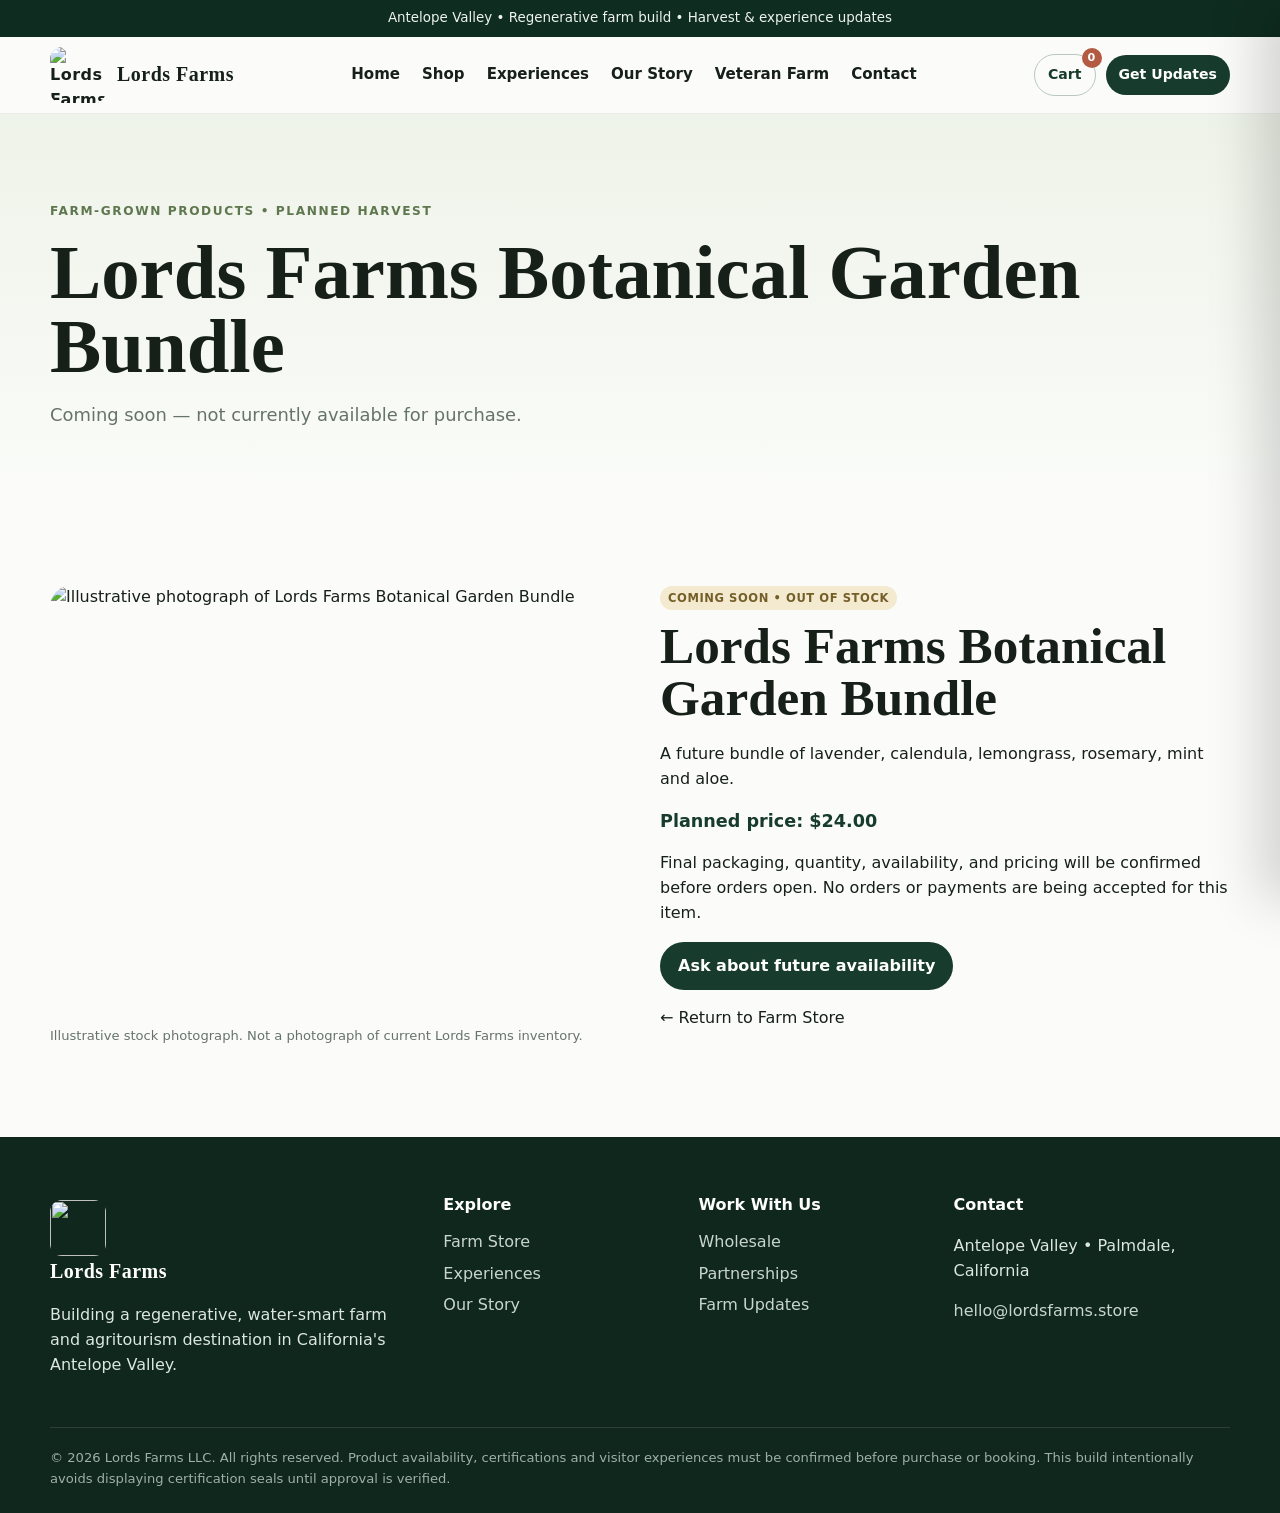
==== products/botanical-bundle.html @ 7d6c4e3c "Add prelaunch product detail page for Lords Farms Botanical Garden Bundle" ====
<!doctype html><html lang="en"><head><meta charset="utf-8"><meta name="viewport" content="width=device-width,initial-scale=1"><title>Lords Farms Botanical Garden Bundle | Lords Farms</title><meta name="description" content="A future bundle of lavender, calendula, lemongrass, rosemary, mint and aloe."><link rel="icon" href="../assets/logo.svg"><link rel="stylesheet" href="../assets/styles.css"><style>.detail{display:grid;grid-template-columns:1fr 1fr;gap:40px;align-items:start}.detail img{border-radius:22px;width:100%;aspect-ratio:4/3;object-fit:cover}@media(max-width:720px){.detail{grid-template-columns:1fr}}</style></head><body><div id="site-header"></div><main><section class="page-hero"><div class="container"><div class="eyebrow">Farm-grown products • Planned harvest</div><h1>Lords Farms Botanical Garden Bundle</h1><p>Coming soon — not currently available for purchase.</p></div></section><section class="section"><div class="container detail"><div><img src="https://images.unsplash.com/photo-1490750967868-88aa4486c946?auto=format&fit=crop&w=1200&q=85" alt="Illustrative photograph of Lords Farms Botanical Garden Bundle"><p class="legal">Illustrative stock photograph. Not a photograph of current Lords Farms inventory.</p></div><div><span class="tag gold">Coming Soon • Out of Stock</span><h2>Lords Farms Botanical Garden Bundle</h2><p>A future bundle of lavender, calendula, lemongrass, rosemary, mint and aloe.</p><div class="price">Planned price: $24.00</div><p>Final packaging, quantity, availability, and pricing will be confirmed before orders open. No orders or payments are being accepted for this item.</p><a class="btn primary" href="../contact.html?interest=Lords%20Farms%20Botanical%20Garden%20Bundle">Ask about future availability</a><p><a href="../shop.html">← Return to Farm Store</a></p></div></div></section></main><div id="site-footer"></div><script src="../assets/site-data.js"></script><script src="../assets/app.js"></script></body></html>
---- assets/styles.css ----
:root{--forest:#173b2c;--forest2:#0f2c20;--sage:#89a86a;--cream:#f6f0e2;--sand:#d8c58c;--ink:#162019;--muted:#66736b;--white:#fff;--line:#dfe6df;--danger:#9d3e36;--shadow:0 18px 50px rgba(15,44,32,.12);--radius:22px;--max:1180px}
*{box-sizing:border-box}html{scroll-behavior:smooth}body{margin:0;font-family:Inter,ui-sans-serif,system-ui,-apple-system,BlinkMacSystemFont,"Segoe UI",sans-serif;color:var(--ink);background:#fbfcf9;line-height:1.55}a{color:inherit;text-decoration:none}img{max-width:100%;display:block}button,input,select,textarea{font:inherit}button{cursor:pointer}.container{width:min(var(--max),calc(100% - 32px));margin:auto}.eyebrow{text-transform:uppercase;letter-spacing:.13em;font-weight:800;font-size:.76rem;color:#5f774e}.section{padding:78px 0}.section.alt{background:#f2f5ef}.section h2{font-family:Georgia,serif;font-size:clamp(2rem,4vw,3.2rem);line-height:1.02;margin:.2em 0 .35em}.section-lede{max-width:690px;color:var(--muted);font-size:1.08rem}.topbar{background:var(--forest2);color:#eef4ed;font-size:.84rem;padding:8px 0;text-align:center}.site-header{position:sticky;top:0;z-index:50;background:rgba(251,252,249,.94);backdrop-filter:blur(14px);border-bottom:1px solid rgba(23,59,44,.08)}.nav{height:76px;display:flex;align-items:center;justify-content:space-between;gap:22px}.brand{display:flex;align-items:center;gap:11px;font-weight:900;letter-spacing:.03em}.brand img{width:56px;height:56px;object-fit:cover;border-radius:12px}.brand span{font-family:Georgia,serif;font-size:1.25rem}.nav-links{display:flex;align-items:center;gap:22px;font-weight:700;font-size:.94rem}.nav-links a:hover{color:#50733d}.nav-actions{display:flex;align-items:center;gap:10px}.btn{border:0;border-radius:999px;padding:12px 18px;font-weight:800;display:inline-flex;align-items:center;justify-content:center;gap:8px}.btn.primary{background:var(--forest);color:white}.btn.primary:hover{background:#0e2f21}.btn.secondary{background:var(--cream);color:var(--forest);border:1px solid #dfd1ae}.btn.ghost{background:transparent;color:var(--forest);border:1px solid #b9c7bd}.btn.small{padding:9px 13px;font-size:.88rem}.menu-btn{display:none;background:none;border:0;font-size:1.5rem}.cart-btn{position:relative}.cart-count{position:absolute;right:-7px;top:-7px;background:#b35a43;color:white;border-radius:20px;min-width:20px;height:20px;display:grid;place-items:center;font-size:.7rem}.hero{min-height:690px;display:grid;align-items:end;background:linear-gradient(90deg,rgba(8,30,20,.85),rgba(8,30,20,.35)),url('https://images.unsplash.com/photo-1500382017468-9049fed747ef?auto=format&fit=crop&w=2200&q=88') center/cover no-repeat;color:white}.hero-inner{padding:110px 0 88px}.hero .eyebrow{color:#d5e5b9}.hero h1{font-family:Georgia,serif;font-size:clamp(3rem,7.2vw,6.2rem);line-height:.93;max-width:900px;margin:.18em 0}.hero p{font-size:1.17rem;max-width:680px;color:#eef2eb}.hero-actions{display:flex;gap:12px;flex-wrap:wrap;margin-top:26px}.hero .btn.secondary{background:rgba(255,255,255,.94);border:0}.hero-notes{display:flex;gap:18px;flex-wrap:wrap;margin-top:40px}.pill{padding:8px 12px;border-radius:999px;background:rgba(255,255,255,.13);border:1px solid rgba(255,255,255,.2);font-size:.85rem;font-weight:700}.trust-strip{background:white;border-bottom:1px solid var(--line)}.trust-grid{display:grid;grid-template-columns:repeat(4,1fr);gap:1px}.trust-item{padding:23px 18px;text-align:center;border-right:1px solid var(--line)}.trust-item:last-child{border:0}.trust-item strong{display:block;color:var(--forest);font-size:1rem}.trust-item span{font-size:.84rem;color:var(--muted)}.grid{display:grid;gap:22px}.cards-3{grid-template-columns:repeat(3,1fr)}.cards-4{grid-template-columns:repeat(4,1fr)}.card{background:white;border:1px solid var(--line);border-radius:var(--radius);overflow:hidden;box-shadow:0 8px 30px rgba(15,44,32,.05)}.card-media{aspect-ratio:4/3;overflow:hidden;background:#e8ece7}.card-media img{width:100%;height:100%;object-fit:cover;transition:transform .35s}.card:hover .card-media img{transform:scale(1.035)}.card-body{padding:20px}.tag-row{display:flex;gap:7px;flex-wrap:wrap;margin-bottom:10px}.tag{font-size:.72rem;font-weight:800;text-transform:uppercase;letter-spacing:.05em;border-radius:999px;padding:5px 8px;background:#eef3e9;color:#49623d}.tag.gold{background:#f3ead0;color:#745f29}.tag.gray{background:#eef0ef;color:#5c6760}.card h3{font-family:Georgia,serif;font-size:1.35rem;margin:.25em 0}.card p{color:var(--muted);margin:.4em 0 1em}.price{font-size:1.1rem;font-weight:900;color:var(--forest)}.card-footer{display:flex;align-items:center;justify-content:space-between;gap:10px;margin-top:16px}.feature-split{display:grid;grid-template-columns:1.05fr .95fr;gap:56px;align-items:center}.feature-photo{border-radius:32px;overflow:hidden;box-shadow:var(--shadow);min-height:520px}.feature-photo img{width:100%;height:100%;min-height:520px;object-fit:cover}.check-list{display:grid;gap:13px;margin-top:24px}.check{display:flex;gap:12px;align-items:flex-start}.check-icon{width:28px;height:28px;border-radius:50%;display:grid;place-items:center;background:#e5eddd;color:var(--forest);font-weight:900;flex:0 0 auto}.stats{display:grid;grid-template-columns:repeat(4,1fr);gap:16px;margin-top:30px}.stat{padding:18px;border-radius:18px;background:white;border:1px solid var(--line)}.stat strong{display:block;font-family:Georgia,serif;font-size:2rem;color:var(--forest)}.stat span{font-size:.86rem;color:var(--muted)}.cta{border-radius:32px;padding:48px;background:linear-gradient(120deg,var(--forest2),var(--forest));color:white;display:grid;grid-template-columns:1.4fr .6fr;align-items:center;gap:30px}.cta h2{margin:0;color:white}.cta p{color:#d9e5dd;max-width:680px}.cta-actions{display:flex;gap:10px;justify-content:flex-end;flex-wrap:wrap}.page-hero{padding:88px 0 60px;background:linear-gradient(180deg,#eef3e9,#fbfcf9)}.page-hero h1{font-family:Georgia,serif;font-size:clamp(2.7rem,6vw,5.2rem);line-height:.96;margin:.2em 0}.page-hero p{max-width:720px;color:var(--muted);font-size:1.12rem}.filters{display:flex;flex-wrap:wrap;gap:8px;margin:24px 0}.filter-btn{border:1px solid var(--line);background:white;border-radius:999px;padding:9px 14px;font-weight:800;color:#486053}.filter-btn.active{background:var(--forest);color:white;border-color:var(--forest)}.notice{padding:16px 18px;border-radius:16px;background:#fff7df;border:1px solid #ead7a4;color:#5e4b20;margin:22px 0}.notice strong{display:block}.story-block{font-size:1.1rem;color:#35443b}.values{display:grid;grid-template-columns:repeat(3,1fr);gap:20px}.value{padding:25px;background:white;border:1px solid var(--line);border-radius:22px}.value .icon{font-size:1.65rem}.value h3{margin:.5em 0 .2em}.program-box{padding:28px;border-radius:24px;background:#f4f1e8;border:1px solid #e4d6b5}.form-grid{display:grid;grid-template-columns:1fr 1fr;gap:16px}.field{display:grid;gap:7px}.field.full{grid-column:1/-1}.field label{font-weight:800;font-size:.9rem}.field input,.field select,.field textarea{width:100%;border:1px solid #cdd7d0;border-radius:14px;padding:13px 14px;background:white;color:var(--ink);outline:none}.field input:focus,.field select:focus,.field textarea:focus{border-color:#7e9c6b;box-shadow:0 0 0 3px rgba(126,156,107,.14)}.field textarea{min-height:140px;resize:vertical}.form-status{margin-top:12px;font-weight:700}.contact-layout{display:grid;grid-template-columns:1.2fr .8fr;gap:30px}.info-card{padding:26px;border-radius:22px;background:var(--forest);color:white}.info-card p{color:#dce8e0}.info-row{padding:16px 0;border-top:1px solid rgba(255,255,255,.14)}.info-row:first-of-type{border-top:0}.footer{background:#10271d;color:#dce7df;padding:56px 0 24px}.footer-grid{display:grid;grid-template-columns:1.3fr .8fr .8fr 1fr;gap:34px}.footer h4{color:white;margin:0 0 12px}.footer a{display:block;color:#c9d6cd;margin:7px 0}.footer .brand{color:white;margin-bottom:13px}.footer-note{border-top:1px solid rgba(255,255,255,.12);margin-top:34px;padding-top:20px;font-size:.82rem;color:#9fb0a5}.drawer-backdrop{position:fixed;inset:0;background:rgba(0,0,0,.35);z-index:80;display:none}.drawer-backdrop.open{display:block}.cart-drawer{position:fixed;right:0;top:0;height:100%;width:min(430px,92vw);background:white;z-index:90;transform:translateX(100%);transition:.25s;display:flex;flex-direction:column;box-shadow:-20px 0 50px rgba(0,0,0,.16)}.cart-drawer.open{transform:translateX(0)}.drawer-head{padding:22px;border-bottom:1px solid var(--line);display:flex;justify-content:space-between;align-items:center}.drawer-body{padding:20px;overflow:auto;flex:1}.drawer-footer{padding:20px;border-top:1px solid var(--line)}.cart-item{display:grid;grid-template-columns:64px 1fr auto;gap:12px;padding:12px 0;border-bottom:1px solid var(--line)}.cart-item img{width:64px;height:64px;border-radius:12px;object-fit:cover}.qty{display:flex;align-items:center;gap:8px}.qty button{width:28px;height:28px;border-radius:50%;border:1px solid var(--line);background:white}.empty{text-align:center;color:var(--muted);padding:50px 10px}.mobile-menu{display:none}.legal{font-size:.82rem;color:var(--muted)}
@media(max-width:900px){.nav-links{display:none}.menu-btn{display:block}.cards-4{grid-template-columns:repeat(2,1fr)}.cards-3,.values{grid-template-columns:1fr 1fr}.feature-split,.contact-layout,.cta{grid-template-columns:1fr}.cta-actions{justify-content:flex-start}.footer-grid{grid-template-columns:1fr 1fr}.mobile-menu{position:fixed;inset:76px 0 auto 0;background:white;border-bottom:1px solid var(--line);padding:18px 16px;z-index:49;box-shadow:0 20px 30px rgba(0,0,0,.08)}.mobile-menu.open{display:grid}.mobile-menu a{padding:11px 5px;font-weight:800;border-bottom:1px solid #edf1ed}.trust-grid{grid-template-columns:repeat(2,1fr)}.trust-item:nth-child(2){border-right:0}.stats{grid-template-columns:1fr 1fr}}
@media(max-width:620px){.container{width:min(var(--max),calc(100% - 22px))}.section{padding:58px 0}.hero{min-height:620px}.hero-inner{padding:86px 0 62px}.hero h1{font-size:3.35rem}.cards-4,.cards-3,.values,.form-grid,.footer-grid{grid-template-columns:1fr}.field.full{grid-column:auto}.feature-photo,.feature-photo img{min-height:360px}.stats{grid-template-columns:1fr 1fr}.trust-grid{grid-template-columns:1fr}.trust-item{border-right:0;border-bottom:1px solid var(--line)}.nav-actions .btn.primary{display:none}.page-hero{padding:64px 0 40px}}
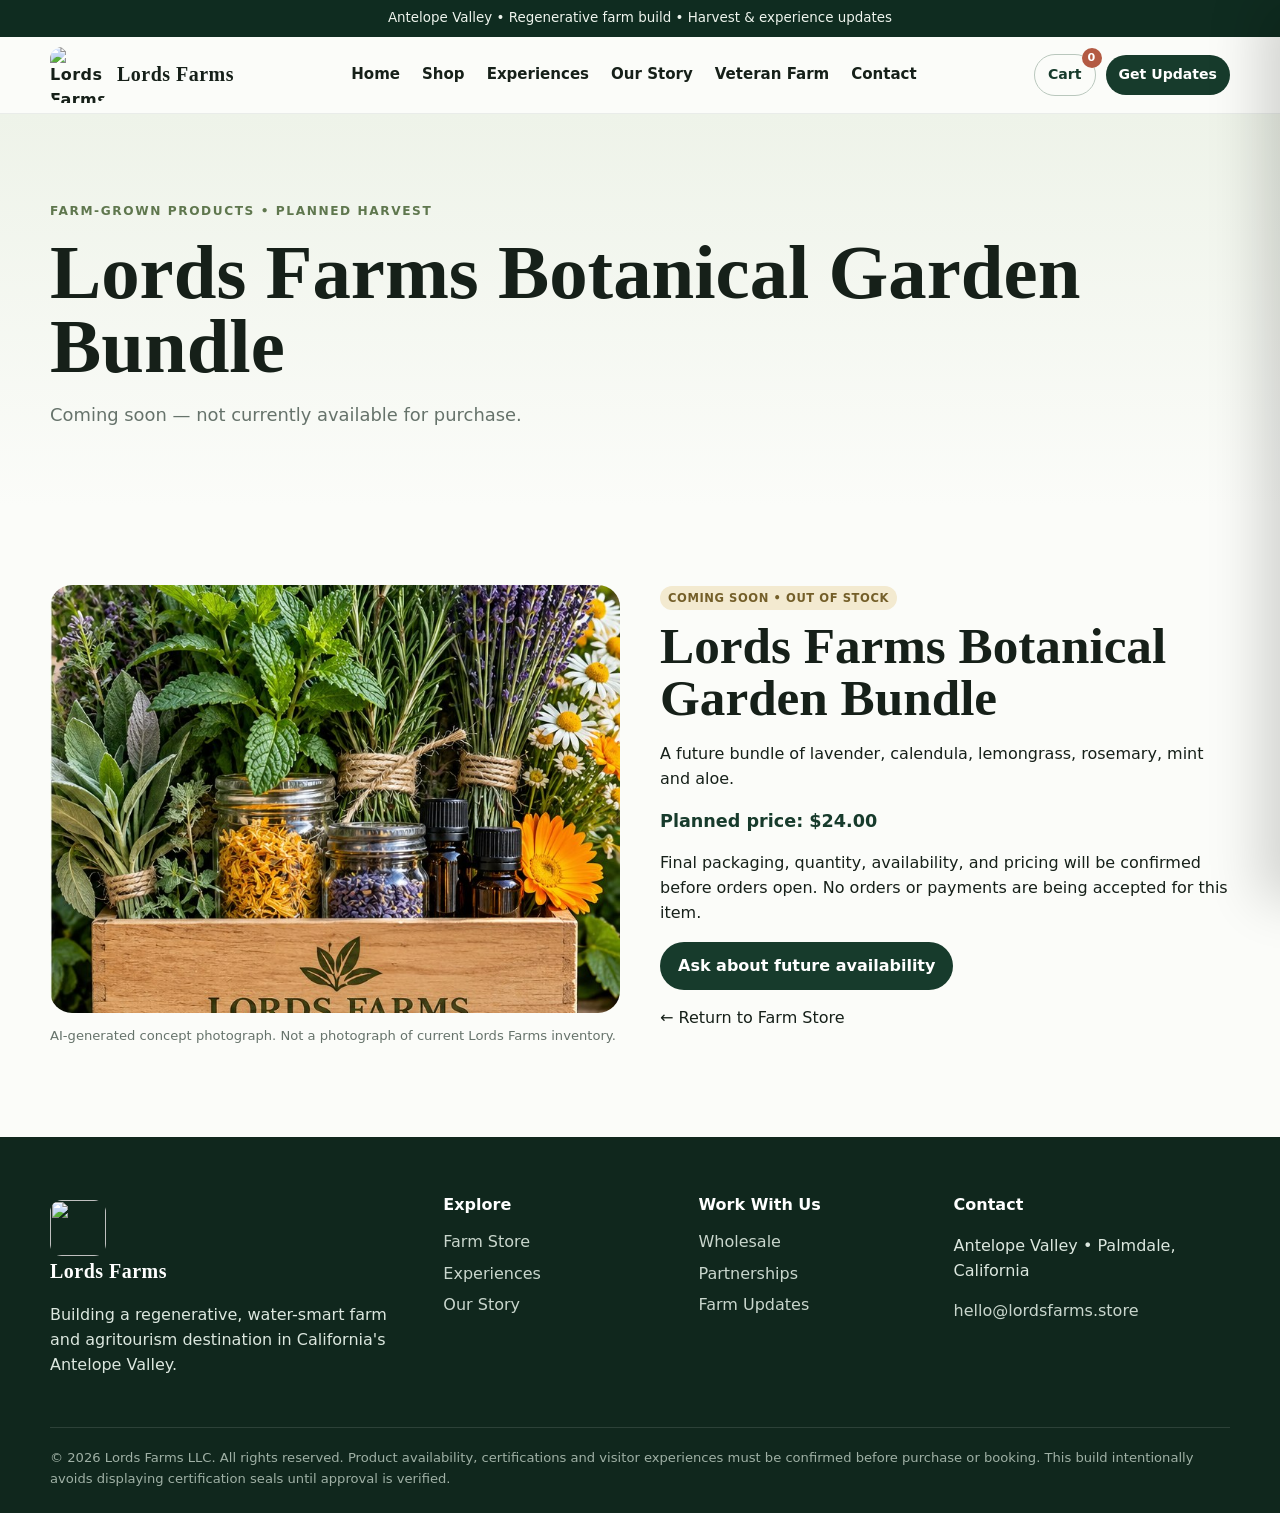
==== commit 729e8257: "Use hosted Lords Farms concept image for products/botanical-bundle.html" ====
--- a/products/botanical-bundle.html
+++ b/products/botanical-bundle.html
@@ -1 +1 @@
-<!doctype html><html lang="en"><head><meta charset="utf-8"><meta name="viewport" content="width=device-width,initial-scale=1"><title>Lords Farms Botanical Garden Bundle | Lords Farms</title><meta name="description" content="A future bundle of lavender, calendula, lemongrass, rosemary, mint and aloe."><link rel="icon" href="../assets/logo.svg"><link rel="stylesheet" href="../assets/styles.css"><style>.detail{display:grid;grid-template-columns:1fr 1fr;gap:40px;align-items:start}.detail img{border-radius:22px;width:100%;aspect-ratio:4/3;object-fit:cover}@media(max-width:720px){.detail{grid-template-columns:1fr}}</style></head><body><div id="site-header"></div><main><section class="page-hero"><div class="container"><div class="eyebrow">Farm-grown products • Planned harvest</div><h1>Lords Farms Botanical Garden Bundle</h1><p>Coming soon — not currently available for purchase.</p></div></section><section class="section"><div class="container detail"><div><img src="https://images.unsplash.com/photo-1490750967868-88aa4486c946?auto=format&fit=crop&w=1200&q=85" alt="Illustrative photograph of Lords Farms Botanical Garden Bundle"><p class="legal">Illustrative stock photograph. Not a photograph of current Lords Farms inventory.</p></div><div><span class="tag gold">Coming Soon • Out of Stock</span><h2>Lords Farms Botanical Garden Bundle</h2><p>A future bundle of lavender, calendula, lemongrass, rosemary, mint and aloe.</p><div class="price">Planned price: $24.00</div><p>Final packaging, quantity, availability, and pricing will be confirmed before orders open. No orders or payments are being accepted for this item.</p><a class="btn primary" href="../contact.html?interest=Lords%20Farms%20Botanical%20Garden%20Bundle">Ask about future availability</a><p><a href="../shop.html">← Return to Farm Store</a></p></div></div></section></main><div id="site-footer"></div><script src="../assets/site-data.js"></script><script src="../assets/app.js"></script></body></html>+<!doctype html><html lang="en"><head><meta charset="utf-8"><meta name="viewport" content="width=device-width,initial-scale=1"><title>Lords Farms Botanical Garden Bundle | Lords Farms</title><meta name="description" content="A future bundle of lavender, calendula, lemongrass, rosemary, mint and aloe."><link rel="icon" href="../assets/logo.svg"><link rel="stylesheet" href="../assets/styles.css"><style>.detail{display:grid;grid-template-columns:1fr 1fr;gap:40px;align-items:start}.detail img{border-radius:22px;width:100%;aspect-ratio:4/3;object-fit:cover}@media(max-width:720px){.detail{grid-template-columns:1fr}}</style></head><body><div id="site-header"></div><main><section class="page-hero"><div class="container"><div class="eyebrow">Farm-grown products • Planned harvest</div><h1>Lords Farms Botanical Garden Bundle</h1><p>Coming soon — not currently available for purchase.</p></div></section><section class="section"><div class="container detail"><div><img src="../catalog/lords-farms-botanical-bundle.jpg" alt="Illustrative photograph of Lords Farms Botanical Garden Bundle"><p class="legal">AI-generated concept photograph. Not a photograph of current Lords Farms inventory.</p></div><div><span class="tag gold">Coming Soon • Out of Stock</span><h2>Lords Farms Botanical Garden Bundle</h2><p>A future bundle of lavender, calendula, lemongrass, rosemary, mint and aloe.</p><div class="price">Planned price: $24.00</div><p>Final packaging, quantity, availability, and pricing will be confirmed before orders open. No orders or payments are being accepted for this item.</p><a class="btn primary" href="../contact.html?interest=Lords%20Farms%20Botanical%20Garden%20Bundle">Ask about future availability</a><p><a href="../shop.html">← Return to Farm Store</a></p></div></div></section></main><div id="site-footer"></div><script src="../assets/site-data.js"></script><script src="../assets/app.js"></script></body></html>
